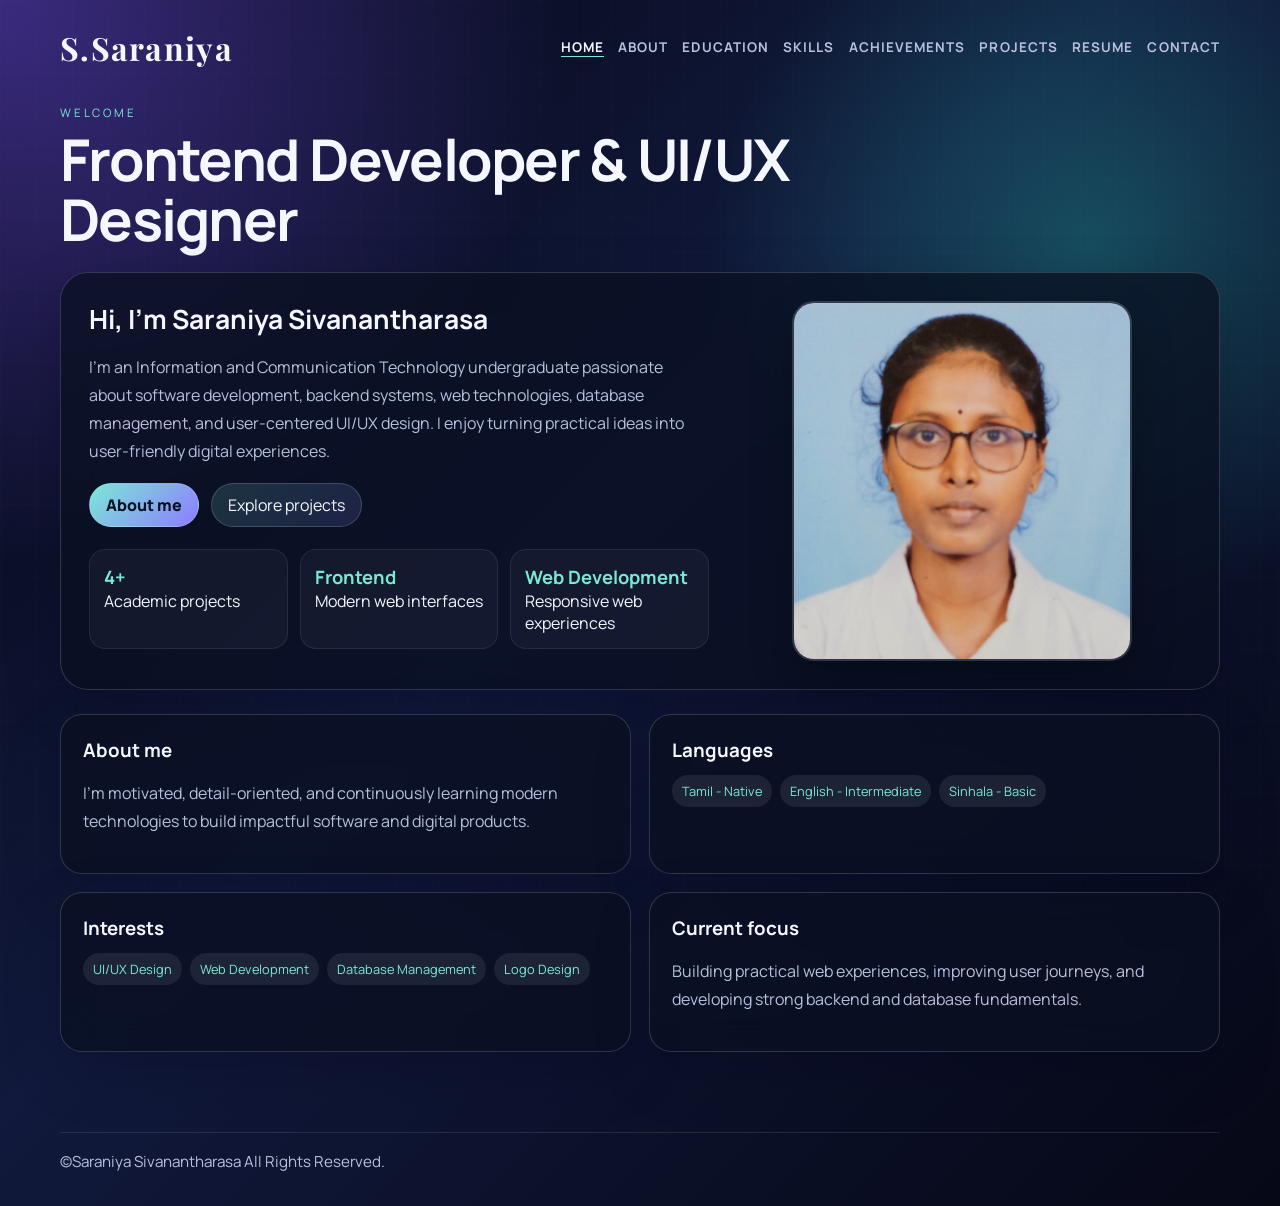
==== index.html @ 4cf01444 "Add files via upload" ====
<!DOCTYPE html>
<html lang="en">
<head>
  <meta charset="UTF-8" />
  <meta name="viewport" content="width=device-width, initial-scale=1.0" />
  <title>Saraniya | Portfolio</title>
  <link rel="preconnect" href="https://fonts.googleapis.com" />
  <link rel="preconnect" href="https://fonts.gstatic.com" crossorigin />
  <link href="https://fonts.googleapis.com/css2?family=Manrope:wght@400;600;700;800&family=Playfair+Display:wght@600;700&display=swap" rel="stylesheet" />
  <link rel="stylesheet" href="style.css" />
</head>
<body>
  <header>
    <a class="logo" href="index.html">S.Saraniya</a>
    <nav>
      <a class="on" href="index.html">Home</a>
      <a href="about.html">About</a>
      <a href="education.html">Education</a>
      <a href="skills.html">Skills</a>
      <a href="achievements.html">Achievements</a>
      <a href="projects.html">Projects</a>
      <a href="resume.html">Resume</a>
      <a href="contact.html">Contact</a>
    </nav>
  </header>
  <main>
    <section class="page-intro">
      <i>Welcome</i>
      <h1>Frontend Developer & UI/UX Designer</h1>
    </section>
    <section class="hero">
      <div>
        <h2>Hi, I'm Saraniya Sivanantharasa</h2>
        <p>I'm an Information and Communication Technology undergraduate passionate about software development, backend systems, web technologies, database management, and user-centered UI/UX design. I enjoy turning practical ideas into user-friendly digital experiences.</p>
        <div class="btn-row">
          <a class="btn primary" href="about.html">About me</a>
          <a class="btn" href="projects.html">Explore projects</a>
        </div>
        <div class="stats">
          <div class="stat"><strong>4+</strong><span>Academic projects</span></div>
          <div class="stat"><strong>Frontend</strong><span>Modern web interfaces</span></div>
          <div class="stat"><strong>Web Development</strong><span>Responsive web experiences</span></div>
        </div>
      </div>
      <img src="images/profile.jpeg" alt="Saraniya portrait" />
    </section>
    <section class="grid">
      <article class="card">
        <h3>About me</h3>
        <p>I'm motivated, detail-oriented, and continuously learning modern technologies to build impactful software and digital products.</p>
      </article>
      <article class="card">
        <h3>Languages</h3>
        <div class="tag-list">
          <span>Tamil - Native</span>
          <span>English - Intermediate</span>
          <span>Sinhala - Basic</span>
        </div>
      </article>
      <article class="card">
        <h3>Interests</h3>
        <div class="tag-list">
          <span>UI/UX Design</span>
          <span>Web Development</span>
          <span>Database Management</span>
          <span>Logo Design</span>
        </div>
      </article>
      <article class="card">
        <h3>Current focus</h3>
        <p>Building practical web experiences, improving user journeys, and developing strong backend and database fundamentals.</p>
      </article>
    </section>
  </main>
  <footer>©Saraniya Sivanantharasa All Rights Reserved.</footer>
</body>
</html>
---- style.css ----
:root {
  --bg: #060816;
  --panel: rgba(10, 17, 34, 0.76);
  --panel-strong: rgba(17, 24, 49, 0.95);
  --text: #f5f7ff;
  --muted: #b9c0dc;
  --accent: #7de7d6;
  --accent-2: #8c7cff;
  --border: rgba(255,255,255,0.16);
}
* { box-sizing: border-box; }
html { scroll-behavior: smooth; }
body {
  margin: 0;
  font-family: 'Manrope', Arial, sans-serif;
  color: var(--text);
  background:
    radial-gradient(circle at top left, rgba(124, 85, 255, 0.45), transparent 32%),
    radial-gradient(circle at 85% 20%, rgba(42, 216, 199, 0.28), transparent 26%),
    linear-gradient(135deg, #060816 0%, #11193c 45%, #060816 100%);
  min-height: 100vh;
  overflow-x: hidden;
}
body::before {
  content: '';
  position: fixed;
  inset: 0;
  pointer-events: none;
  background-image:
    linear-gradient(rgba(255,255,255,0.06) 1px, transparent 1px),
    linear-gradient(90deg, rgba(255,255,255,0.06) 1px, transparent 1px);
  background-size: 36px 36px;
  opacity: 0.22;
}
header, main, footer {
  width: min(1160px, calc(100% - 48px));
  margin: 0 auto;
}
header {
  display: flex;
  flex-wrap: wrap;
  justify-content: space-between;
  align-items: center;
  padding: 26px 0 12px;
  gap: 18px;
}
.logo {
  text-decoration: none;
  color: var(--text);
  font-family: 'Playfair Display', Georgia, serif;
  font-size: 2rem;
  font-weight: 700;
  letter-spacing: 0.04em;
}
.logo span { color: var(--accent); }
nav { display: flex; flex: 1 1 620px; flex-wrap: wrap; gap: 10px 14px; justify-content: flex-end; }
nav a {
  color: var(--muted);
  text-decoration: none;
  font-size: 0.84rem;
  font-weight: 700;
  letter-spacing: 0.08em;
  text-transform: uppercase;
}
nav a:hover, nav a.on { color: var(--text); border-bottom: 1px solid var(--accent); }
main { padding: 24px 0 80px; }
.page-intro {
  display: flex; flex-direction: column; gap: 10px; margin-bottom: 22px;
  max-width: 900px;
}
.page-intro i {
  font-style: normal;
  color: var(--accent);
  letter-spacing: 0.24em;
  font-size: 0.72rem;
  text-transform: uppercase;
}
.page-intro h1 {
  margin: 0;
  font-size: clamp(2.2rem, 5.4vw, 3.6rem);
  line-height: 1.04;
  letter-spacing: -0.03em;
}
.page-intro h1 em {
  color: var(--accent-2);
  font-family: 'Playfair Display', Georgia, serif;
  font-style: italic;
  font-weight: 600;
}
.hero, .panel, .card, .timeline-item, .project-card, .contact-card, form {
  background: var(--panel);
  border: 1px solid var(--border);
  box-shadow: 0 20px 55px rgba(2, 6, 23, 0.24);
  -webkit-backdrop-filter: blur(18px);
  backdrop-filter: blur(18px);
}
.hero {
  display: grid;
  grid-template-columns: 1.15fr 0.85fr;
  gap: 24px;
  padding: 28px;
  border-radius: 28px;
  min-width: 0;
}
.hero h2 { margin: 0 0 10px; font-size: 1.65rem; }
.hero p, .panel p, .card p, .timeline-item p, .project-card p, .contact-card p, form label, form input, form textarea {
  color: var(--muted);
  line-height: 1.75;
}
.hero img {
  width: 100%;
  max-width: 340px;
  height: min(360px, 72vw);
  min-height: 240px;
  border-radius: 22px;
  object-fit: cover;
  border: 2px solid rgba(255,255,255,0.16);
  justify-self: center;
  box-shadow: 0 18px 40px rgba(0, 0, 0, 0.28);
}
.btn-row { display: flex; flex-wrap: wrap; gap: 12px; margin-top: 18px; }
.btn {
  display: inline-flex;
  align-items: center;
  justify-content: center;
  min-height: 44px;
  padding: 10px 16px;
  border-radius: 999px;
  border: 1px solid var(--border);
  text-decoration: none;
  color: var(--text);
  background: linear-gradient(135deg, rgba(125,231,214,0.16), rgba(140,124,255,0.16));
}
.btn.primary { background: linear-gradient(135deg, var(--accent), var(--accent-2)); color: #07111f; font-weight: 800; }
.stats {
  display: grid; grid-template-columns: repeat(3, minmax(0,1fr)); gap: 12px; margin-top: 22px;
}
.stat {
  padding: 14px;
  border-radius: 16px;
  background: rgba(255,255,255,0.04);
  border: 1px solid rgba(255,255,255,0.08);
}
.stat strong { display: block; font-size: 1.15rem; color: var(--accent); }
.grid, .projects-grid, .cert-grid {
  display: grid; gap: 18px;
}
.grid { grid-template-columns: repeat(2, minmax(0,1fr)); margin-top: 24px; }
.card, .panel, .project-card, .contact-card, .timeline-item, form {
  border-radius: 22px;
  padding: 22px;
  min-width: 0;
}
.card h3, .panel h3, .project-card h3, .contact-card h3 { margin-top: 0; margin-bottom: 8px; }
.tag-list {
  display: flex; flex-wrap: wrap; gap: 8px; margin-top: 12px;
}
.tag-list span {
  border-radius: 999px;
  padding: 7px 10px;
  background: rgba(255,255,255,0.08);
  color: var(--accent);
  font-size: 0.8rem;
}
.timeline {
  position: relative; margin-top: 22px; padding-left: 16px;
}
.timeline::before {
  content: '';
  position: absolute;
  left: 6px;
  top: 4px;
  bottom: 4px;
  width: 2px;
  background: linear-gradient(var(--accent), var(--accent-2));
}
.timeline-item { margin-bottom: 16px; padding-left: 22px; position: relative; }
.timeline-item::before {
  content: '';
  position: absolute; left: -2px; top: 24px; width: 12px; height: 12px; border-radius: 50%; background: var(--accent); box-shadow: 0 0 0 4px rgba(125,231,214,0.2);
}
.projects-grid { grid-template-columns: repeat(3, minmax(0,1fr)); margin-top: 24px; }
.project-card .pill { display: inline-block; margin-bottom: 10px; font-size: 0.76rem; text-transform: uppercase; letter-spacing: 0.2em; color: var(--accent); }
.project-card ul { padding-left: 18px; color: var(--muted); line-height: 1.7; }
.cert-grid { grid-template-columns: repeat(2, minmax(0,1fr)); margin-top: 24px; }
.cert-card { display: flex; flex-direction: column; gap: 12px; }
.cert-card img {
  width: 100%;
  border-radius: 16px;
  border: 1px solid rgba(255,255,255,0.12);
}
.project-card .thumb { margin-bottom: 12px; }
.project-card .thumb img { width: 100%; height: 160px; object-fit: cover; border-radius: 12px; border: 1px solid rgba(255,255,255,0.06); }
.project-card h3, .project-card p, .project-card li, .contact-card a { overflow-wrap: anywhere; }
.contact-wrap {
  display: grid; grid-template-columns: 0.95fr 1.05fr; gap: 18px; margin-top: 24px;
}
.resume-preview { margin-top: 18px; }
.resume-frame {
  width: 100%;
  height: clamp(440px, 78vh, 900px);
  margin-top: 16px;
  border: 0;
  border-radius: 16px;
}

/* Unique backgrounds for project cards */
.project-card.brew-haven {
  background: linear-gradient(135deg, rgba(255,183,128,0.06), rgba(125,85,255,0.04)), var(--panel);
  border-color: rgba(255,183,128,0.12);
}
.project-card.techwavehub {
  background: linear-gradient(135deg, rgba(72,219,251,0.06), rgba(124,58,237,0.04)), var(--panel);
  border-color: rgba(72,219,251,0.12);
}
.project-card.blooming {
  background: linear-gradient(135deg, rgba(255,147,193,0.06), rgba(140,124,255,0.04)), var(--panel);
  border-color: rgba(255,147,193,0.12);
}
.project-card.studyshare {
  background: linear-gradient(135deg, rgba(125,231,214,0.06), rgba(64,196,255,0.04)), var(--panel);
  border-color: rgba(125,231,214,0.12);
}
.project-card.taskmate {
  background: linear-gradient(135deg, rgba(255,189,105,0.06), rgba(130,100,255,0.04)), var(--panel);
  border-color: rgba(255,189,105,0.12);
}
.project-card.learn-basic {
  background: linear-gradient(135deg, rgba(100,180,255,0.06), rgba(255,236,148,0.04)), var(--panel);
  border-color: rgba(100,180,255,0.12);
}
.contact-card a { color: var(--accent); text-decoration: none; }
form { display: grid; gap: 12px; }
form label { font-size: 0.95rem; }
form input, form textarea {
  width: 100%; border: 1px solid rgba(255,255,255,0.12); border-radius: 12px; padding: 12px 14px; color: var(--text); background: rgba(255,255,255,0.04);
}
form textarea { min-height: 115px; resize: vertical; }
footer {
  padding: 18px 0 34px;
  color: var(--muted);
  border-top: 1px solid rgba(255,255,255,0.1);
  font-size: 0.95rem;
}
@media (max-width: 900px) {
  header { align-items: flex-start; }
  nav { justify-content: flex-start; flex-basis: 100%; }
  .hero, .contact-wrap { grid-template-columns: 1fr; }
  .hero img { order: -1; justify-self: start; }
  .projects-grid, .cert-grid { grid-template-columns: repeat(2, minmax(0, 1fr)); }
  .grid { grid-template-columns: repeat(2, minmax(0, 1fr)); }
}
@media (max-width: 640px) {
  header, main, footer { width: min(100% - 28px, 520px); }
  header { padding-top: 18px; }
  .logo { font-size: 1.7rem; }
  nav { gap: 8px 12px; }
  nav a { font-size: 0.73rem; letter-spacing: 0.05em; }
  main { padding-top: 20px; padding-bottom: 56px; }
  .page-intro { gap: 8px; margin-bottom: 18px; }
  .page-intro i { font-size: 0.65rem; letter-spacing: 0.16em; }
  .page-intro h1 { font-size: clamp(2rem, 10vw, 2.8rem); }
  .hero, .card, .panel, .project-card, .contact-card, .timeline-item, form { padding: 18px; }
  .hero { gap: 18px; border-radius: 20px; }
  .hero img { height: min(330px, 82vw); min-height: 220px; }
  .hero h2 { font-size: 1.35rem; }
  .stats, .grid, .projects-grid, .cert-grid { grid-template-columns: 1fr; }
  .btn-row { align-items: stretch; }
  .btn { flex: 1 1 180px; }
  .contact-wrap { gap: 14px; margin-top: 18px; }
  .resume-frame { height: 70vh; min-height: 420px; }
  footer { font-size: 0.82rem; }
}
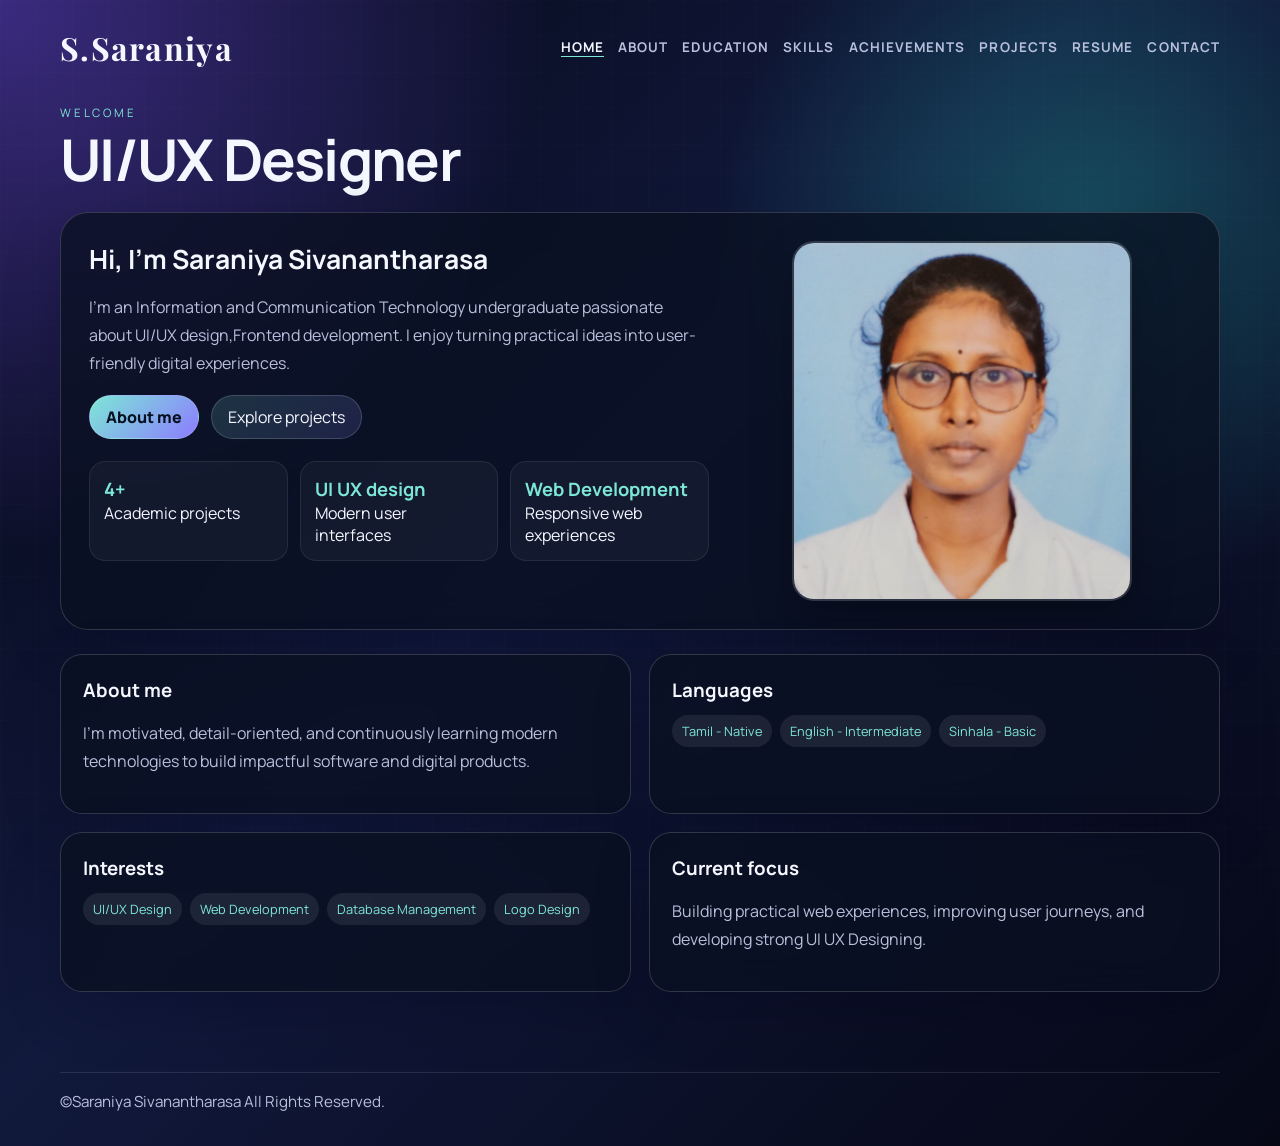
==== commit 1934ae05: "Update index.html" ====
--- a/index.html
+++ b/index.html
@@ -26,19 +26,19 @@
   <main>
     <section class="page-intro">
       <i>Welcome</i>
-      <h1>Frontend Developer & UI/UX Designer</h1>
+      <h1>UI/UX Designer</h1>
     </section>
     <section class="hero">
       <div>
         <h2>Hi, I'm Saraniya Sivanantharasa</h2>
-        <p>I'm an Information and Communication Technology undergraduate passionate about software development, backend systems, web technologies, database management, and user-centered UI/UX design. I enjoy turning practical ideas into user-friendly digital experiences.</p>
+        <p>I'm an Information and Communication Technology undergraduate passionate about UI/UX design,Frontend development. I enjoy turning practical ideas into user-friendly digital experiences.</p>
         <div class="btn-row">
           <a class="btn primary" href="about.html">About me</a>
           <a class="btn" href="projects.html">Explore projects</a>
         </div>
         <div class="stats">
           <div class="stat"><strong>4+</strong><span>Academic projects</span></div>
-          <div class="stat"><strong>Frontend</strong><span>Modern web interfaces</span></div>
+          <div class="stat"><strong>UI UX design</strong><span>Modern user interfaces</span></div>
           <div class="stat"><strong>Web Development</strong><span>Responsive web experiences</span></div>
         </div>
       </div>
@@ -68,10 +68,10 @@
       </article>
       <article class="card">
         <h3>Current focus</h3>
-        <p>Building practical web experiences, improving user journeys, and developing strong backend and database fundamentals.</p>
+        <p>Building practical web experiences, improving user journeys, and developing strong UI UX Designing.</p>
       </article>
     </section>
   </main>
   <footer>©Saraniya Sivanantharasa All Rights Reserved.</footer>
 </body>
-</html>+</html>
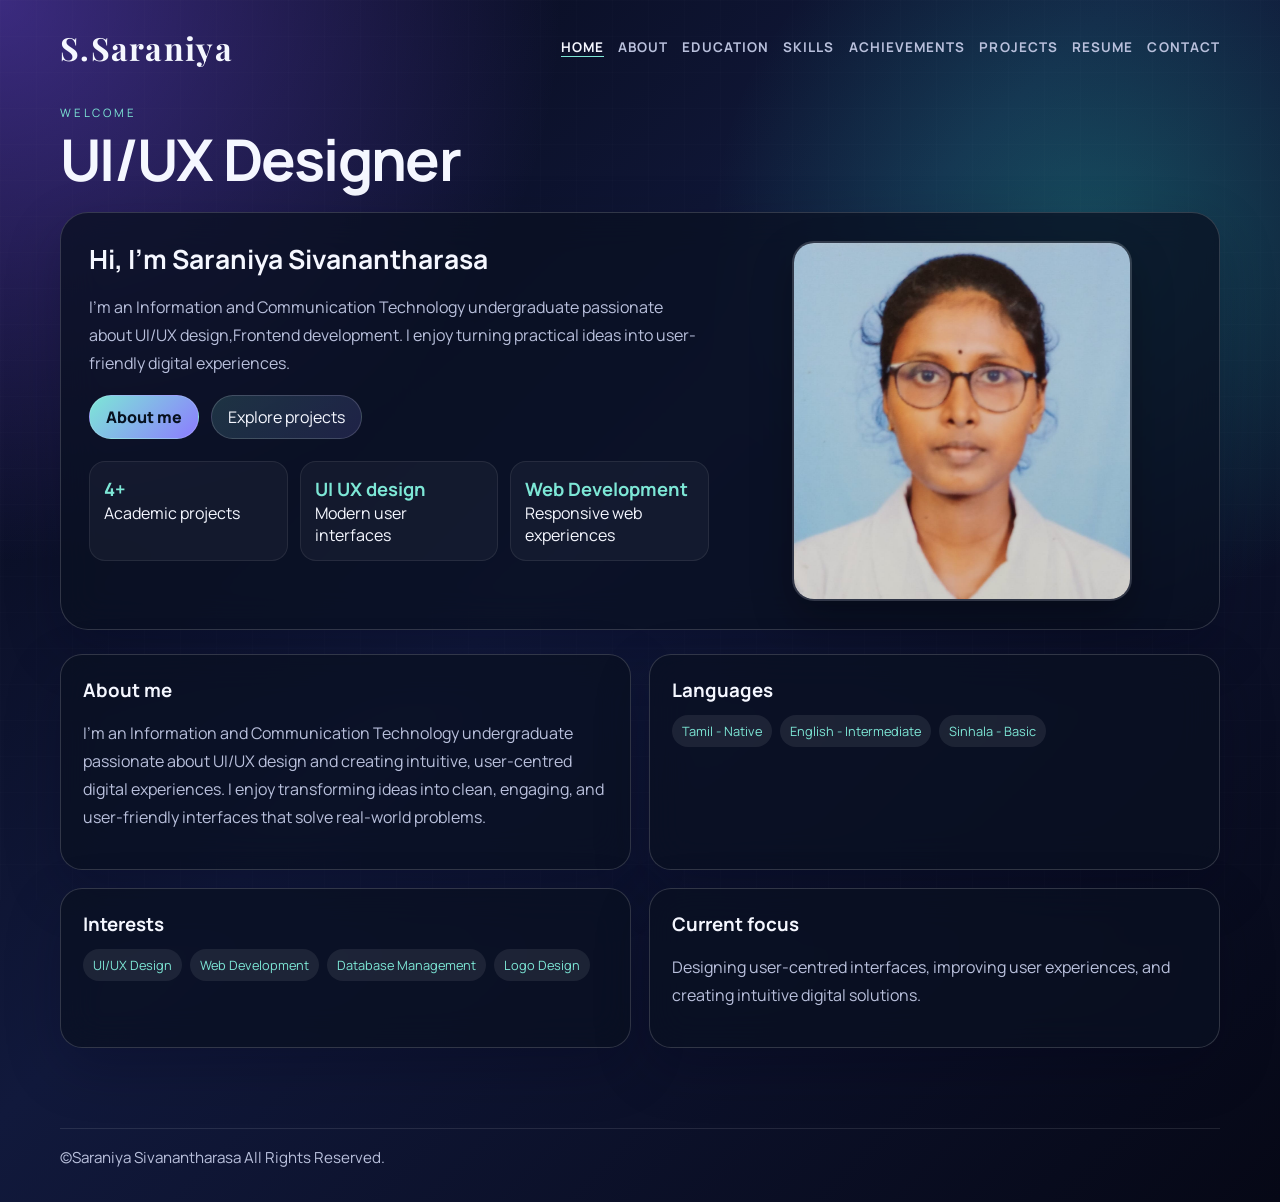
==== commit cb355d24: "Update personal description and current focus in index.html" ====
--- a/index.html
+++ b/index.html
@@ -47,7 +47,7 @@
     <section class="grid">
       <article class="card">
         <h3>About me</h3>
-        <p>I'm motivated, detail-oriented, and continuously learning modern technologies to build impactful software and digital products.</p>
+        <p> I'm an Information and Communication Technology undergraduate passionate about UI/UX design and creating intuitive, user-centred digital experiences. I enjoy transforming ideas into clean, engaging, and user-friendly interfaces that solve real-world problems. </p>
       </article>
       <article class="card">
         <h3>Languages</h3>
@@ -68,7 +68,7 @@
       </article>
       <article class="card">
         <h3>Current focus</h3>
-        <p>Building practical web experiences, improving user journeys, and developing strong UI UX Designing.</p>
+        <p> Designing user-centred interfaces, improving user experiences, and creating intuitive digital solutions.</p>
       </article>
     </section>
   </main>
